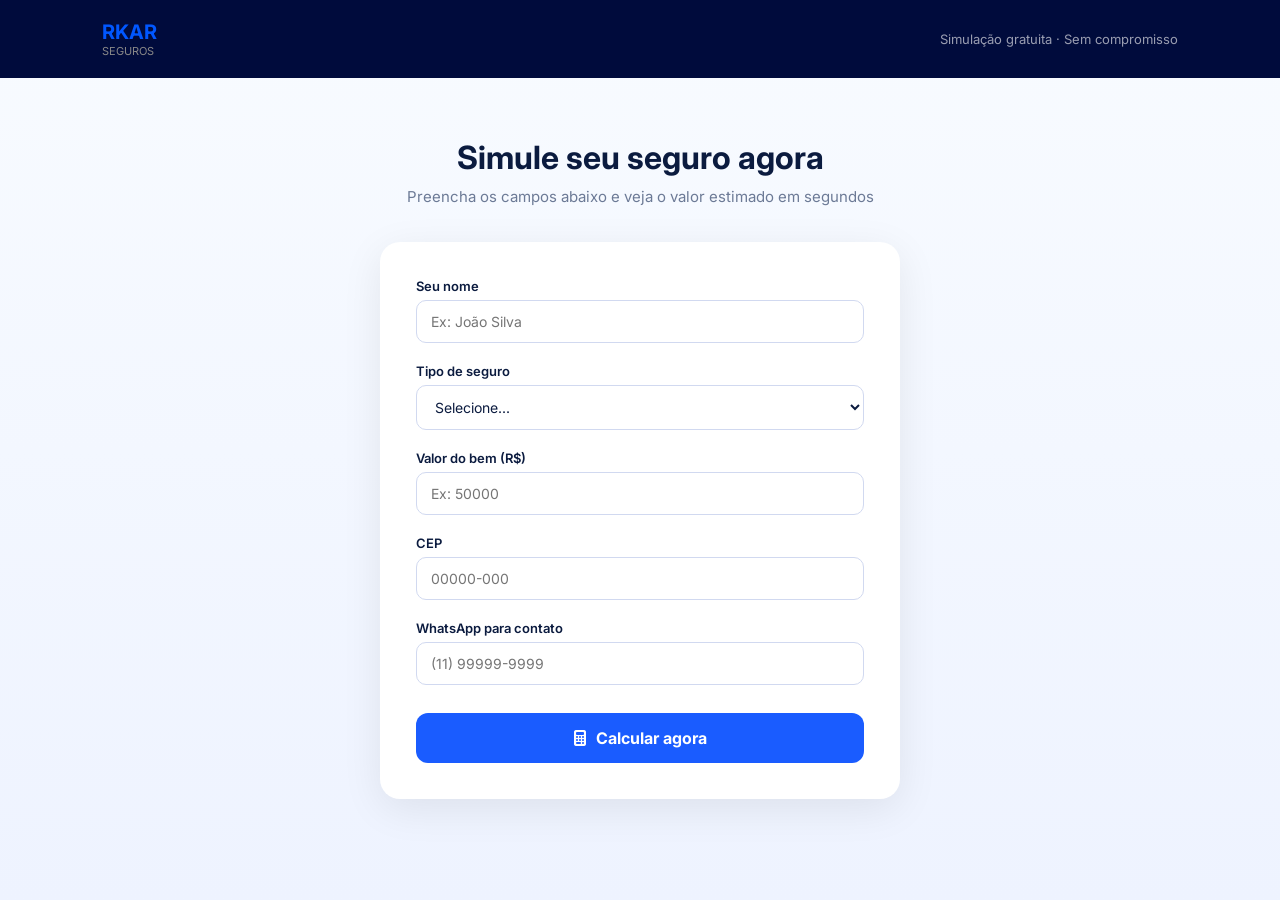
==== cotacao.html @ c353da22 "feat: cria sistema de cotação de seguros git commit -m "feat: cria sistema de cotação de seguros" -m" ====
<!DOCTYPE html>
<html lang="pt-br">
<head>
    <meta charset="UTF-8">
    <meta name="viewport" content="width=device-width, initial-scale=1.0">
    <title>Simulação — Rkar Seguros</title>
 
    <!-- Mesma fonte do seu site -->
    <link href="https://fonts.googleapis.com/css2?family=Inter:wght@400;600;700&display=swap" rel="stylesheet">
    <link rel="stylesheet" href="https://cdnjs.cloudflare.com/ajax/libs/font-awesome/6.5.0/css/all.min.css">
 
    <!-- CSS da simulação (vamos criar juntos) -->
    <link rel="stylesheet" href="cotacao.css">
</head>
 
<body>
 
    <!-- ================================
         CABEÇALHO DA PÁGINA
         ================================ -->
    <header class="cabecalho">
        <!-- Logo que volta para o site principal -->
        <a href="index.html" class="logo-link">
            <span class="logo-texto">RKAR <small>SEGUROS</small></span>
        </a>
        <p class="cabecalho-subtitulo">Simulação gratuita · Sem compromisso</p>
    </header>
 
    <!-- ================================
         SEÇÃO PRINCIPAL
         ================================ -->
    <main class="simulacao-pagina">
 
        <!-- Título da página -->
        <div class="simulacao-titulo">
            <h1>Simule seu seguro agora</h1>
            <p>Preencha os campos abaixo e veja o valor estimado em segundos</p>
        </div>
 
        <!-- ================================
             FORMULÁRIO
             Cada <div class="campo"> é
             um grupo: label + input
             ================================ -->
        <form class="formulario" id="formulario-cotacao">
 
            <!-- CAMPO 1: Nome -->
            <div class="campo">
                <!--
                    <label> = texto que aparece acima do campo
                    for="nome" conecta o label ao input de id="nome"
                -->
                <label for="nome">Seu nome</label>
                <input
                    type="text"
                    id="nome"
                    placeholder="Ex: João Silva"
                    required
                >
                <!-- required = obriga o usuário a preencher -->
            </div>
 
            <!-- CAMPO 2: Tipo de seguro -->
            <div class="campo">
                <label for="tipo">Tipo de seguro</label>
                <!--
                    <select> = lista suspensa
                    Cada <option> é uma opção
                    value="auto" é o valor que o JS vai ler
                -->
                <select id="tipo" required>
                    <option value="">Selecione...</option>
                    <option value="auto">🚗 Seguro Auto</option>
                    <option value="vida">❤️ Seguro de Vida</option>
                    <option value="residencial">🏠 Residencial</option>
                    <option value="empresarial">🏢 Empresarial</option>
                </select>
            </div>
 
            <!-- CAMPO 3: Ano do veículo (só aparece se for Auto) -->
            <div class="campo" id="campo-ano" style="display:none">
                <label for="ano">Ano do veículo</label>
                <select id="ano">
                    <option value="novo">2022 ou mais novo</option>
                    <option value="medio">2015 a 2021</option>
                    <option value="antigo">Antes de 2015</option>
                </select>
            </div>
 
            <!-- CAMPO 4: Valor do bem -->
            <div class="campo">
                <label for="valor">Valor do bem (R$)</label>
                <input
                    type="number"
                    id="valor"
                    placeholder="Ex: 50000"
                    min="1000"
                    required
                >
                <!-- type="number" só aceita números -->
            </div>
 
            <!-- CAMPO 5: CEP -->
            <div class="campo">
                <label for="cep">CEP</label>
                <input
                    type="text"
                    id="cep"
                    placeholder="00000-000"
                    maxlength="9"
                >
            </div>
 
            <!-- CAMPO 6: Telefone -->
            <div class="campo">
                <label for="telefone">WhatsApp para contato</label>
                <input
                    type="tel"
                    id="telefone"
                    placeholder="(11) 99999-9999"
                >
            </div>
 
            <!-- BOTÃO DE CALCULAR -->
            <button type="button" class="btn-calcular" id="btn-calcular">
                <i class="fas fa-calculator"></i>
                Calcular agora
            </button>
 
        </form>
 
        <!-- ================================
             RESULTADO
             Fica escondido até o JS mostrar
             display:none = invisível
             ================================ -->
        <div class="resultado" id="resultado" style="display:none">
 
            <!-- Ícone de sucesso -->
            <div class="resultado-icone">
                <i class="fas fa-check-circle"></i>
            </div>
 
            <!-- Nome do cliente (preenchido pelo JS) -->
            <p class="resultado-ola">Olá, <span id="resultado-nome"></span>!</p>
 
            <!-- Tipo escolhido (preenchido pelo JS) -->
            <p class="resultado-tipo">Simulação para: <strong id="resultado-tipo"></strong></p>
 
            <!-- Valor calculado (preenchido pelo JS) -->
            <div class="resultado-valor">
                <span class="resultado-label">Estimativa mensal</span>
                <span class="resultado-preco" id="resultado-preco">R$ 0,00</span>
            </div>
 
            <!-- Aviso importante -->
            <p class="resultado-aviso">
                ⚠️ Este é um valor estimado. Um de nossos consultores entrará em contato para confirmar.
            </p>
 
            <!-- Botões de ação -->
            <div class="resultado-acoes">
                <a href="#" class="btn-contratar">Quero contratar!</a>
                <button class="btn-nova" id="btn-nova">Fazer nova simulação</button>
            </div>
 
        </div>
 
    </main>
 
    <!-- JS da simulação -->
    <script src="cotacao.js" defer></script>
 
</body>
</html>
---- cotacao.css ----
/* ================================
   cotacao.css — RKAR Seguros
   Passo 2: Estilo da simulação
   ================================ */
 
/* ---- VARIÁVEIS (mesmas do seu site) ---- */
:root {
    --cor-primaria: #1a5cff;
    --cor-secundaria: #eaf2ff;
    --cor-texto: #0b1b3f;
    --cor-fundo: #f8fbff;
    --cor-sucesso: #16a34a;
}
 
* {
    margin: 0;
    padding: 0;
    box-sizing: border-box;
}
 
body {
    font-family: 'Inter', sans-serif;
    background: linear-gradient(180deg, #f8fbff, #eef3ff);
    min-height: 100vh;
}
 
/* ================================
   CABEÇALHO
   ================================ */
.cabecalho {
    display: flex;
    justify-content: space-between;
    align-items: center;
    padding: 20px 8%;
    background: rgb(0, 11, 60);
}
 
.logo-link {
    text-decoration: none;
}
 
.logo-texto {
    font-weight: 700;
    font-size: 20px;
    color: #0057FF;
}
 
.logo-texto small {
    display: block;
    font-size: 11px;
    color: #888;
    font-weight: 400;
}
 
.cabecalho-subtitulo {
    font-size: 13px;
    color: rgba(255,255,255,0.6);
}
 
/* ================================
   PÁGINA PRINCIPAL
   ================================ */
.simulacao-pagina {
    max-width: 560px;        /* largura máxima do formulário */
    margin: 60px auto;       /* centraliza na página */
    padding: 0 20px;
}
 
/* TÍTULO */
.simulacao-titulo {
    text-align: center;
    margin-bottom: 36px;
}
 
.simulacao-titulo h1 {
    font-size: 32px;
    color: var(--cor-texto);
    font-weight: 700;
    margin-bottom: 10px;
}
 
.simulacao-titulo p {
    color: #6c7a96;
    font-size: 15px;
}
 
/* ================================
   FORMULÁRIO
   ================================ */
.formulario {
    background: white;
    border-radius: 20px;
    padding: 36px;
    box-shadow: 0 10px 40px rgba(0,0,0,0.08);
    display: flex;
    flex-direction: column;  /* campos empilhados verticalmente */
    gap: 20px;               /* espaço entre cada campo */
}
 
/* ---- GRUPO DE CAMPO (label + input) ---- */
.campo {
    display: flex;
    flex-direction: column;
    gap: 6px;
}
 
/* ---- LABEL ---- */
.campo label {
    font-size: 13px;
    font-weight: 600;
    color: var(--cor-texto);
}
 
/* ---- INPUT E SELECT (mesmos estilos) ---- */
.campo input,
.campo select {
    padding: 12px 14px;
    border: 1.5px solid #d1d9f0;
    border-radius: 10px;
    font-size: 14px;
    font-family: 'Inter', sans-serif;
    color: var(--cor-texto);
    background: #fff;
    transition: border-color 0.2s;  /* animação suave no foco */
    outline: none;
}
 
/* Borda azul quando o usuário clica no campo */
.campo input:focus,
.campo select:focus {
    border-color: var(--cor-primaria);
    box-shadow: 0 0 0 3px rgba(26, 92, 255, 0.1);
}
 
/* ---- BOTÃO CALCULAR ---- */
.btn-calcular {
    background: var(--cor-primaria);
    color: white;
    padding: 15px;
    border-radius: 12px;
    border: none;
    cursor: pointer;
    font-size: 16px;
    font-weight: 700;
    font-family: 'Inter', sans-serif;
    display: flex;
    align-items: center;
    justify-content: center;
    gap: 10px;
    transition: 0.3s;
    margin-top: 8px;
}
 
.btn-calcular:hover {
    background: #0040cc;
    box-shadow: 0 10px 25px rgba(26, 92, 255, 0.4);
    transform: translateY(-2px);
}
 
/* ================================
   RESULTADO
   ================================ */
.resultado {
    background: white;
    border-radius: 20px;
    padding: 40px 36px;
    box-shadow: 0 10px 40px rgba(0,0,0,0.08);
    text-align: center;
 
    /* Animação de entrada */
    animation: entrar 0.4s ease;
}
 
/* Animação: sobe de baixo suavemente */
@keyframes entrar {
    from {
        opacity: 0;
        transform: translateY(20px);
    }
    to {
        opacity: 1;
        transform: translateY(0);
    }
}
 
/* Ícone verde de check */
.resultado-icone {
    font-size: 48px;
    color: var(--cor-sucesso);
    margin-bottom: 16px;
}
 
.resultado-ola {
    font-size: 20px;
    font-weight: 600;
    color: var(--cor-texto);
    margin-bottom: 6px;
}
 
.resultado-tipo {
    font-size: 14px;
    color: #6c7a96;
    margin-bottom: 28px;
}
 
/* Caixa de destaque com o preço */
.resultado-valor {
    background: var(--cor-secundaria);
    border-radius: 16px;
    padding: 24px;
    margin-bottom: 20px;
    display: flex;
    flex-direction: column;
    gap: 6px;
}
 
.resultado-label {
    font-size: 13px;
    color: #6c7a96;
    font-weight: 500;
}
 
/* O preço em destaque */
.resultado-preco {
    font-size: 42px;
    font-weight: 700;
    color: var(--cor-primaria);
    line-height: 1;
}
 
.resultado-aviso {
    font-size: 12px;
    color: #9ca3af;
    margin-bottom: 24px;
    line-height: 1.6;
}
 
/* Botões de ação */
.resultado-acoes {
    display: flex;
    gap: 12px;
    justify-content: center;
    flex-wrap: wrap;
}
 
.btn-contratar {
    background: var(--cor-primaria);
    color: white;
    padding: 12px 28px;
    border-radius: 10px;
    text-decoration: none;
    font-weight: 600;
    font-size: 14px;
    transition: 0.3s;
}
 
.btn-contratar:hover {
    background: #0040cc;
}
 
.btn-nova {
    background: none;
    border: 1.5px solid var(--cor-primaria);
    color: var(--cor-primaria);
    padding: 12px 28px;
    border-radius: 10px;
    font-size: 14px;
    font-weight: 600;
    cursor: pointer;
    font-family: 'Inter', sans-serif;
    transition: 0.3s;
}
 
.btn-nova:hover {
    background: var(--cor-secundaria);
}
 
/* ================================
   RESPONSIVO
   ================================ */
@media (max-width: 600px) {
    .cabecalho {
        flex-direction: column;
        gap: 8px;
        text-align: center;
    }
 
    .formulario,
    .resultado {
        padding: 24px 20px;
    }
 
    .resultado-preco {
        font-size: 32px;
    }
}
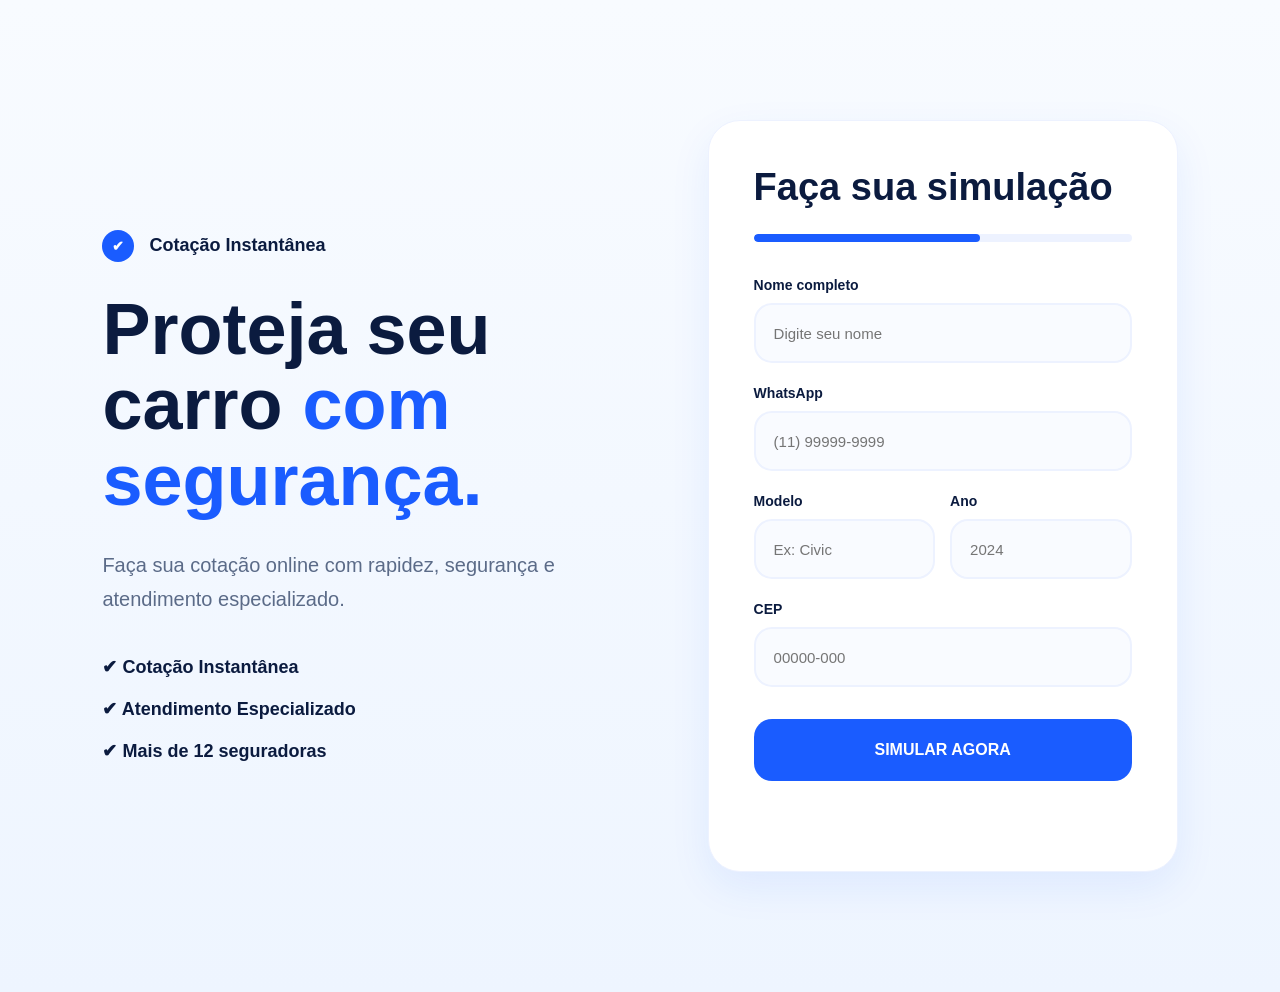
==== commit 3b668d4f: "feat: cria experiência premium para cotação de seguros"" ====
--- a/cotacao.html
+++ b/cotacao.html
@@ -1,176 +1,113 @@
-
 <!DOCTYPE html>
 <html lang="pt-br">
 <head>
     <meta charset="UTF-8">
     <meta name="viewport" content="width=device-width, initial-scale=1.0">
-    <title>Simulação — Rkar Seguros</title>
- 
-    <!-- Mesma fonte do seu site -->
-    <link href="https://fonts.googleapis.com/css2?family=Inter:wght@400;600;700&display=swap" rel="stylesheet">
-    <link rel="stylesheet" href="https://cdnjs.cloudflare.com/ajax/libs/font-awesome/6.5.0/css/all.min.css">
- 
-    <!-- CSS da simulação (vamos criar juntos) -->
+
+    <title>RKAR Seguros</title>
+
     <link rel="stylesheet" href="cotacao.css">
 </head>
- 
 <body>
- 
-    <!-- ================================
-         CABEÇALHO DA PÁGINA
-         ================================ -->
-    <header class="cabecalho">
-        <!-- Logo que volta para o site principal -->
-        <a href="index.html" class="logo-link">
-            <span class="logo-texto">RKAR <small>SEGUROS</small></span>
-        </a>
-        <p class="cabecalho-subtitulo">Simulação gratuita · Sem compromisso</p>
-    </header>
- 
-    <!-- ================================
-         SEÇÃO PRINCIPAL
-         ================================ -->
-    <main class="simulacao-pagina">
- 
-        <!-- Título da página -->
-        <div class="simulacao-titulo">
-            <h1>Simule seu seguro agora</h1>
-            <p>Preencha os campos abaixo e veja o valor estimado em segundos</p>
+
+<section class="cotacao">
+
+    <div class="overlay"></div>
+
+    <div class="cotacao-container">
+
+        <!-- ESQUERDA -->
+        <div class="cotacao-info">
+
+           <div class="item">
+    <i>✔</i>
+    <span>Cotação Instantânea</span>
+</div>
+
+            <h1>
+                Proteja seu carro
+                <span>com segurança.</span>
+            </h1>
+
+            <p>
+                Faça sua cotação online com rapidez,
+                segurança e atendimento especializado.
+            </p>
+
+            <div class="vantagens">
+
+                <div class="item">
+                    ✔ Cotação Instantânea
+                </div>
+
+                <div class="item">
+                    ✔ Atendimento Especializado
+                </div>
+
+                <div class="item">
+                    ✔ Mais de 12 seguradoras
+                </div>
+
+            </div>
+
         </div>
- 
-        <!-- ================================
-             FORMULÁRIO
-             Cada <div class="campo"> é
-             um grupo: label + input
-             ================================ -->
-        <form class="formulario" id="formulario-cotacao">
- 
-            <!-- CAMPO 1: Nome -->
-            <div class="campo">
-                <!--
-                    <label> = texto que aparece acima do campo
-                    for="nome" conecta o label ao input de id="nome"
-                -->
-                <label for="nome">Seu nome</label>
-                <input
-                    type="text"
-                    id="nome"
-                    placeholder="Ex: João Silva"
-                    required
-                >
-                <!-- required = obriga o usuário a preencher -->
+
+        <!-- DIREITA -->
+        <div class="cotacao-box">
+
+            <h2>Faça sua simulação</h2>
+
+            <div class="linha"></div>
+
+            <form id="formCotacao">
+
+                <div class="input-box">
+                    <label>Nome completo</label>
+                    <input type="text" placeholder="Digite seu nome">
+                </div>
+
+                <div class="input-box">
+                    <label>WhatsApp</label>
+                    <input type="text" placeholder="(11) 99999-9999">
+                </div>
+
+                <div class="duplo">
+
+                    <div class="input-box">
+                        <label>Modelo</label>
+                        <input type="text" placeholder="Ex: Civic">
+                    </div>
+
+                    <div class="input-box">
+                        <label>Ano</label>
+                        <input type="text" placeholder="2024">
+                    </div>
+
+                </div>
+
+                <div class="input-box">
+                    <label>CEP</label>
+                    <input type="text" placeholder="00000-000">
+                </div>
+
+                <button type="submit">
+                    SIMULAR AGORA
+                </button>
+
+            </form>
+
+            <div class="loading" id="loading">
+                <span></span>
+                <p>Analisando perfil...</p>
             </div>
- 
-            <!-- CAMPO 2: Tipo de seguro -->
-            <div class="campo">
-                <label for="tipo">Tipo de seguro</label>
-                <!--
-                    <select> = lista suspensa
-                    Cada <option> é uma opção
-                    value="auto" é o valor que o JS vai ler
-                -->
-                <select id="tipo" required>
-                    <option value="">Selecione...</option>
-                    <option value="auto">🚗 Seguro Auto</option>
-                    <option value="vida">❤️ Seguro de Vida</option>
-                    <option value="residencial">🏠 Residencial</option>
-                    <option value="empresarial">🏢 Empresarial</option>
-                </select>
-            </div>
- 
-            <!-- CAMPO 3: Ano do veículo (só aparece se for Auto) -->
-            <div class="campo" id="campo-ano" style="display:none">
-                <label for="ano">Ano do veículo</label>
-                <select id="ano">
-                    <option value="novo">2022 ou mais novo</option>
-                    <option value="medio">2015 a 2021</option>
-                    <option value="antigo">Antes de 2015</option>
-                </select>
-            </div>
- 
-            <!-- CAMPO 4: Valor do bem -->
-            <div class="campo">
-                <label for="valor">Valor do bem (R$)</label>
-                <input
-                    type="number"
-                    id="valor"
-                    placeholder="Ex: 50000"
-                    min="1000"
-                    required
-                >
-                <!-- type="number" só aceita números -->
-            </div>
- 
-            <!-- CAMPO 5: CEP -->
-            <div class="campo">
-                <label for="cep">CEP</label>
-                <input
-                    type="text"
-                    id="cep"
-                    placeholder="00000-000"
-                    maxlength="9"
-                >
-            </div>
- 
-            <!-- CAMPO 6: Telefone -->
-            <div class="campo">
-                <label for="telefone">WhatsApp para contato</label>
-                <input
-                    type="tel"
-                    id="telefone"
-                    placeholder="(11) 99999-9999"
-                >
-            </div>
- 
-            <!-- BOTÃO DE CALCULAR -->
-            <button type="button" class="btn-calcular" id="btn-calcular">
-                <i class="fas fa-calculator"></i>
-                Calcular agora
-            </button>
- 
-        </form>
- 
-        <!-- ================================
-             RESULTADO
-             Fica escondido até o JS mostrar
-             display:none = invisível
-             ================================ -->
-        <div class="resultado" id="resultado" style="display:none">
- 
-            <!-- Ícone de sucesso -->
-            <div class="resultado-icone">
-                <i class="fas fa-check-circle"></i>
-            </div>
- 
-            <!-- Nome do cliente (preenchido pelo JS) -->
-            <p class="resultado-ola">Olá, <span id="resultado-nome"></span>!</p>
- 
-            <!-- Tipo escolhido (preenchido pelo JS) -->
-            <p class="resultado-tipo">Simulação para: <strong id="resultado-tipo"></strong></p>
- 
-            <!-- Valor calculado (preenchido pelo JS) -->
-            <div class="resultado-valor">
-                <span class="resultado-label">Estimativa mensal</span>
-                <span class="resultado-preco" id="resultado-preco">R$ 0,00</span>
-            </div>
- 
-            <!-- Aviso importante -->
-            <p class="resultado-aviso">
-                ⚠️ Este é um valor estimado. Um de nossos consultores entrará em contato para confirmar.
-            </p>
- 
-            <!-- Botões de ação -->
-            <div class="resultado-acoes">
-                <a href="#" class="btn-contratar">Quero contratar!</a>
-                <button class="btn-nova" id="btn-nova">Fazer nova simulação</button>
-            </div>
- 
+
         </div>
- 
-    </main>
- 
-    <!-- JS da simulação -->
-    <script src="cotacao.js" defer></script>
- 
+
+    </div>
+
+</section>
+
+<script src="cotacao.js"></script>
+
 </body>
 </html>
--- a/cotacao.css
+++ b/cotacao.css
@@ -1,298 +1,409 @@
-
-
-/* ================================
-   cotacao.css — RKAR Seguros
-   Passo 2: Estilo da simulação
-   ================================ */
- 
-/* ---- VARIÁVEIS (mesmas do seu site) ---- */
 :root {
     --cor-primaria: #1a5cff;
     --cor-secundaria: #eaf2ff;
     --cor-texto: #0b1b3f;
     --cor-fundo: #f8fbff;
-    --cor-sucesso: #16a34a;
-}
- 
-* {
-    margin: 0;
-    padding: 0;
-    box-sizing: border-box;
-}
- 
-body {
-    font-family: 'Inter', sans-serif;
-    background: linear-gradient(180deg, #f8fbff, #eef3ff);
-    min-height: 100vh;
-}
- 
-/* ================================
-   CABEÇALHO
-   ================================ */
-.cabecalho {
-    display: flex;
-    justify-content: space-between;
-    align-items: center;
-    padding: 20px 8%;
-    background: rgb(0, 11, 60);
-}
- 
-.logo-link {
-    text-decoration: none;
-}
- 
-.logo-texto {
-    font-weight: 700;
-    font-size: 20px;
-    color: #0057FF;
-}
- 
-.logo-texto small {
-    display: block;
-    font-size: 11px;
-    color: #888;
-    font-weight: 400;
-}
- 
-.cabecalho-subtitulo {
-    font-size: 13px;
-    color: rgba(255,255,255,0.6);
-}
- 
-/* ================================
-   PÁGINA PRINCIPAL
-   ================================ */
-.simulacao-pagina {
-    max-width: 560px;        /* largura máxima do formulário */
-    margin: 60px auto;       /* centraliza na página */
-    padding: 0 20px;
-}
- 
+}
+
+/* RESET */
+
+*{
+    margin:0;
+    padding:0;
+    box-sizing:border-box;
+}
+
+body{
+    font-family:Arial, sans-serif;
+    background:var(--cor-fundo);
+}
+
+/* SECTION */
+
+.cotacao{
+    width:100%;
+    padding:120px 8%;
+    background:linear-gradient(
+        to bottom,
+        #f8fbff,
+        #eef5ff
+    );
+}
+
+/* CONTAINER */
+
+.cotacao-container{
+    width:100%;
+    display:flex;
+    align-items:center;
+    justify-content:space-between;
+    gap:80px;
+}
+
+/* ESQUERDA */
+
+.cotacao-info{
+    flex:1;
+    max-width:650px;
+}
+
+.tag{
+    display:inline-block;
+    padding:12px 22px;
+    background:#dfeaff;
+    color:var(--cor-primaria);
+    border-radius:50px;
+    font-size:14px;
+    font-weight:bold;
+}
+
+.cotacao-info h1{
+    font-size:72px;
+    line-height:1.05;
+    color:var(--cor-texto);
+    margin-top:30px;
+}
+
+.cotacao-info h1 span{
+    color:var(--cor-primaria);
+}
+
+.cotacao-info p{
+    font-size:20px;
+    line-height:1.7;
+    color:#5b6b88;
+    margin-top:30px;
+    max-width:520px;
+}
+
+.vantagens{
+    margin-top:40px;
+    display:flex;
+    flex-direction:column;
+    gap:20px;
+}
+
+.item{
+    display:flex;
+    align-items:center;
+    gap:15px;
+    color:var(--cor-texto);
+    font-size:18px;
+    font-weight:600;
+}
+
+.item i{
+    width:32px;
+    height:32px;
+    border-radius:50%;
+    background:var(--cor-primaria);
+    color:#fff;
+    display:flex;
+    align-items:center;
+    justify-content:center;
+    font-style:normal;
+    font-size:14px;
+}
+
+/* FORM */
+
+.cotacao-box{
+    width:470px;
+    background:#fff;
+    padding:45px;
+    border-radius:32px;
+    box-shadow:
+    0 15px 40px rgba(26,92,255,0.08);
+    border:1px solid #edf2ff;
+}
+
+.cotacao-box h2{
+    color:var(--cor-texto);
+    font-size:38px;
+    margin-bottom:25px;
+}
+
+/* BARRA */
+
+.linha{
+    width:100%;
+    height:8px;
+    background:#edf2ff;
+    border-radius:50px;
+    overflow:hidden;
+    margin-bottom:35px;
+}
+
+.linha::after{
+    content:"";
+    display:block;
+    width:60%;
+    height:100%;
+    background:var(--cor-primaria);
+    border-radius:50px;
+}
+
+/* INPUTS */
+
+.input-box{
+    display:flex;
+    flex-direction:column;
+    margin-bottom:22px;
+    width:100%;
+}
+
+.input-box label{
+    margin-bottom:10px;
+    color:var(--cor-texto);
+    font-size:14px;
+    font-weight:600;
+}
+
+.input-box input{
+    width:100%;
+    height:60px;
+    border-radius:18px;
+    border:2px solid #edf2ff;
+    background:#f9fbff;
+    padding:0 18px;
+    outline:none;
+    font-size:15px;
+    color:var(--cor-texto);
+    transition:0.3s;
+}
+
+.input-box input:focus{
+    border-color:var(--cor-primaria);
+    background:#fff;
+    box-shadow:0 0 0 5px rgba(26,92,255,0.08);
+}
+
+/* DUPLO */
+
+.duplo{
+    display:flex;
+    gap:15px;
+}
+
+.duplo .input-box{
+    flex:1;
+}
+
+/* BOTÃO */
+
+button{
+    width:100%;
+    height:62px;
+    border:none;
+    border-radius:18px;
+    background:var(--cor-primaria);
+    color:#fff;
+    font-size:16px;
+    font-weight:bold;
+    cursor:pointer;
+    transition:0.3s;
+    margin-top:10px;
+}
+
+button:hover{
+    transform:translateY(-3px);
+    box-shadow:
+    0 12px 25px rgba(26,92,255,0.25);
+}
+
+/* LOADING */
+
+.loading{
+    display:flex;
+    align-items:center;
+    gap:12px;
+    margin-top:28px;
+    color:#6d7b94;
+    font-size:15px;
+}
+
+.loading span{
+    width:11px;
+    height:11px;
+    border-radius:50%;
+    background:var(--cor-primaria);
+    animation:pulse 1s infinite;
+}
+
+@keyframes pulse{
+
+    0%{
+        transform:scale(0.8);
+        opacity:0.5;
+    }
+
+    100%{
+        transform:scale(1.2);
+        opacity:1;
+    }
+
+}
+
+/* RESPONSIVO */
+
+@media(max-width:980px){
+
+    .cotacao-container{
+        flex-direction:column;
+    }
+
+    .cotacao-info h1{
+        font-size:52px;
+    }
+
+    .cotacao-box{
+        width:100%;
+    }
+
+}
+/* =========================
+   RESULTADO DA COTAÇÃO
+========================= */
+
+.resultado-cotacao{
+    margin-top:30px;
+    animation:fadeUp 0.5s ease;
+}
+
+/* TOPO */
+
+.resultado-topo{
+    display:flex;
+    align-items:center;
+    gap:15px;
+    margin-bottom:25px;
+}
+
+.check{
+    width:55px;
+    height:55px;
+    border-radius:50%;
+    background:var(--cor-primaria);
+    color:#fff;
+    display:flex;
+    align-items:center;
+    justify-content:center;
+    font-size:22px;
+    font-weight:bold;
+    flex-shrink:0;
+}
+
+.resultado-topo h3{
+    color:var(--cor-texto);
+    font-size:24px;
+}
+
+.resultado-topo p{
+    color:#6b7a96;
+    margin-top:4px;
+    font-size:14px;
+}
+
+/* PLANOS */
+
+.planos{
+    display:flex;
+    flex-direction:column;
+    gap:18px;
+}
+
+/* CARD */
+
+.plano{
+    position:relative;
+    background:#f8fbff;
+    border:2px solid #e4edff;
+    border-radius:24px;
+    padding:24px;
+    transition:0.3s;
+}
+
+.plano:hover{
+    transform:translateY(-4px);
+}
+
 /* TÍTULO */
-.simulacao-titulo {
-    text-align: center;
-    margin-bottom: 36px;
-}
- 
-.simulacao-titulo h1 {
-    font-size: 32px;
-    color: var(--cor-texto);
-    font-weight: 700;
-    margin-bottom: 10px;
-}
- 
-.simulacao-titulo p {
-    color: #6c7a96;
-    font-size: 15px;
-}
- 
-/* ================================
-   FORMULÁRIO
-   ================================ */
-.formulario {
-    background: white;
-    border-radius: 20px;
-    padding: 36px;
-    box-shadow: 0 10px 40px rgba(0,0,0,0.08);
-    display: flex;
-    flex-direction: column;  /* campos empilhados verticalmente */
-    gap: 20px;               /* espaço entre cada campo */
-}
- 
-/* ---- GRUPO DE CAMPO (label + input) ---- */
-.campo {
-    display: flex;
-    flex-direction: column;
-    gap: 6px;
-}
- 
-/* ---- LABEL ---- */
-.campo label {
-    font-size: 13px;
-    font-weight: 600;
-    color: var(--cor-texto);
-}
- 
-/* ---- INPUT E SELECT (mesmos estilos) ---- */
-.campo input,
-.campo select {
-    padding: 12px 14px;
-    border: 1.5px solid #d1d9f0;
-    border-radius: 10px;
-    font-size: 14px;
-    font-family: 'Inter', sans-serif;
-    color: var(--cor-texto);
-    background: #fff;
-    transition: border-color 0.2s;  /* animação suave no foco */
-    outline: none;
-}
- 
-/* Borda azul quando o usuário clica no campo */
-.campo input:focus,
-.campo select:focus {
-    border-color: var(--cor-primaria);
-    box-shadow: 0 0 0 3px rgba(26, 92, 255, 0.1);
-}
- 
-/* ---- BOTÃO CALCULAR ---- */
-.btn-calcular {
-    background: var(--cor-primaria);
-    color: white;
-    padding: 15px;
-    border-radius: 12px;
-    border: none;
-    cursor: pointer;
-    font-size: 16px;
-    font-weight: 700;
-    font-family: 'Inter', sans-serif;
-    display: flex;
-    align-items: center;
-    justify-content: center;
-    gap: 10px;
-    transition: 0.3s;
-    margin-top: 8px;
-}
- 
-.btn-calcular:hover {
-    background: #0040cc;
-    box-shadow: 0 10px 25px rgba(26, 92, 255, 0.4);
-    transform: translateY(-2px);
-}
- 
-/* ================================
-   RESULTADO
-   ================================ */
-.resultado {
-    background: white;
-    border-radius: 20px;
-    padding: 40px 36px;
-    box-shadow: 0 10px 40px rgba(0,0,0,0.08);
-    text-align: center;
- 
-    /* Animação de entrada */
-    animation: entrar 0.4s ease;
-}
- 
-/* Animação: sobe de baixo suavemente */
-@keyframes entrar {
-    from {
-        opacity: 0;
-        transform: translateY(20px);
-    }
-    to {
-        opacity: 1;
-        transform: translateY(0);
-    }
-}
- 
-/* Ícone verde de check */
-.resultado-icone {
-    font-size: 48px;
-    color: var(--cor-sucesso);
-    margin-bottom: 16px;
-}
- 
-.resultado-ola {
-    font-size: 20px;
-    font-weight: 600;
-    color: var(--cor-texto);
-    margin-bottom: 6px;
-}
- 
-.resultado-tipo {
-    font-size: 14px;
-    color: #6c7a96;
-    margin-bottom: 28px;
-}
- 
-/* Caixa de destaque com o preço */
-.resultado-valor {
-    background: var(--cor-secundaria);
-    border-radius: 16px;
-    padding: 24px;
-    margin-bottom: 20px;
-    display: flex;
-    flex-direction: column;
-    gap: 6px;
-}
- 
-.resultado-label {
-    font-size: 13px;
-    color: #6c7a96;
-    font-weight: 500;
-}
- 
-/* O preço em destaque */
-.resultado-preco {
-    font-size: 42px;
-    font-weight: 700;
-    color: var(--cor-primaria);
-    line-height: 1;
-}
- 
-.resultado-aviso {
-    font-size: 12px;
-    color: #9ca3af;
-    margin-bottom: 24px;
-    line-height: 1.6;
-}
- 
-/* Botões de ação */
-.resultado-acoes {
-    display: flex;
-    gap: 12px;
-    justify-content: center;
-    flex-wrap: wrap;
-}
- 
-.btn-contratar {
-    background: var(--cor-primaria);
-    color: white;
-    padding: 12px 28px;
-    border-radius: 10px;
-    text-decoration: none;
-    font-weight: 600;
-    font-size: 14px;
-    transition: 0.3s;
-}
- 
-.btn-contratar:hover {
-    background: #0040cc;
-}
- 
-.btn-nova {
-    background: none;
-    border: 1.5px solid var(--cor-primaria);
-    color: var(--cor-primaria);
-    padding: 12px 28px;
-    border-radius: 10px;
-    font-size: 14px;
-    font-weight: 600;
-    cursor: pointer;
-    font-family: 'Inter', sans-serif;
-    transition: 0.3s;
-}
- 
-.btn-nova:hover {
-    background: var(--cor-secundaria);
-}
- 
-/* ================================
-   RESPONSIVO
-   ================================ */
-@media (max-width: 600px) {
-    .cabecalho {
-        flex-direction: column;
-        gap: 8px;
-        text-align: center;
-    }
- 
-    .formulario,
-    .resultado {
-        padding: 24px 20px;
-    }
- 
-    .resultado-preco {
-        font-size: 32px;
-    }
-}+
+.plano span{
+    font-size:12px;
+    font-weight:bold;
+    letter-spacing:1px;
+    color:#000000;
+}
+
+/* PREÇO */
+
+.plano h2{
+    font-size:42px;
+    color:var(--cor-primaria);
+    margin-top:10px;
+}
+
+.plano h2 small{
+    font-size:16px;
+    color:#6d7a95;
+}
+
+/* LISTA */
+
+.plano ul{
+    margin-top:18px;
+    display:flex;
+    flex-direction:column;
+    gap:10px;
+    list-style:none;
+}
+
+.plano ul li{
+    color:var(--cor-texto);
+    font-size:15px;
+}
+
+/* PREMIUM */
+
+.destaque{
+    border-color:var(--cor-primaria);
+
+    background:linear-gradient(
+        to bottom,
+        #ffffff,
+        #f1f6ff
+    );
+
+    box-shadow:
+    0 10px 30px rgba(26,92,255,0.12);
+}
+
+.mais-vendido{
+    position:absolute;
+    top:-12px;
+    right:20px;
+    background:var(--cor-primaria);
+    color:#fff;
+    font-size:11px;
+    font-weight:bold;
+    padding:8px 14px;
+    border-radius:50px;
+}
+
+/* ANIMAÇÃO */
+
+@keyframes fadeUp{
+
+    from{
+        opacity:0;  
+        transform:translateY(20px);
+    }
+
+    to{
+        opacity:1;
+        transform:translateY(0);
+    }
+
+}
+
